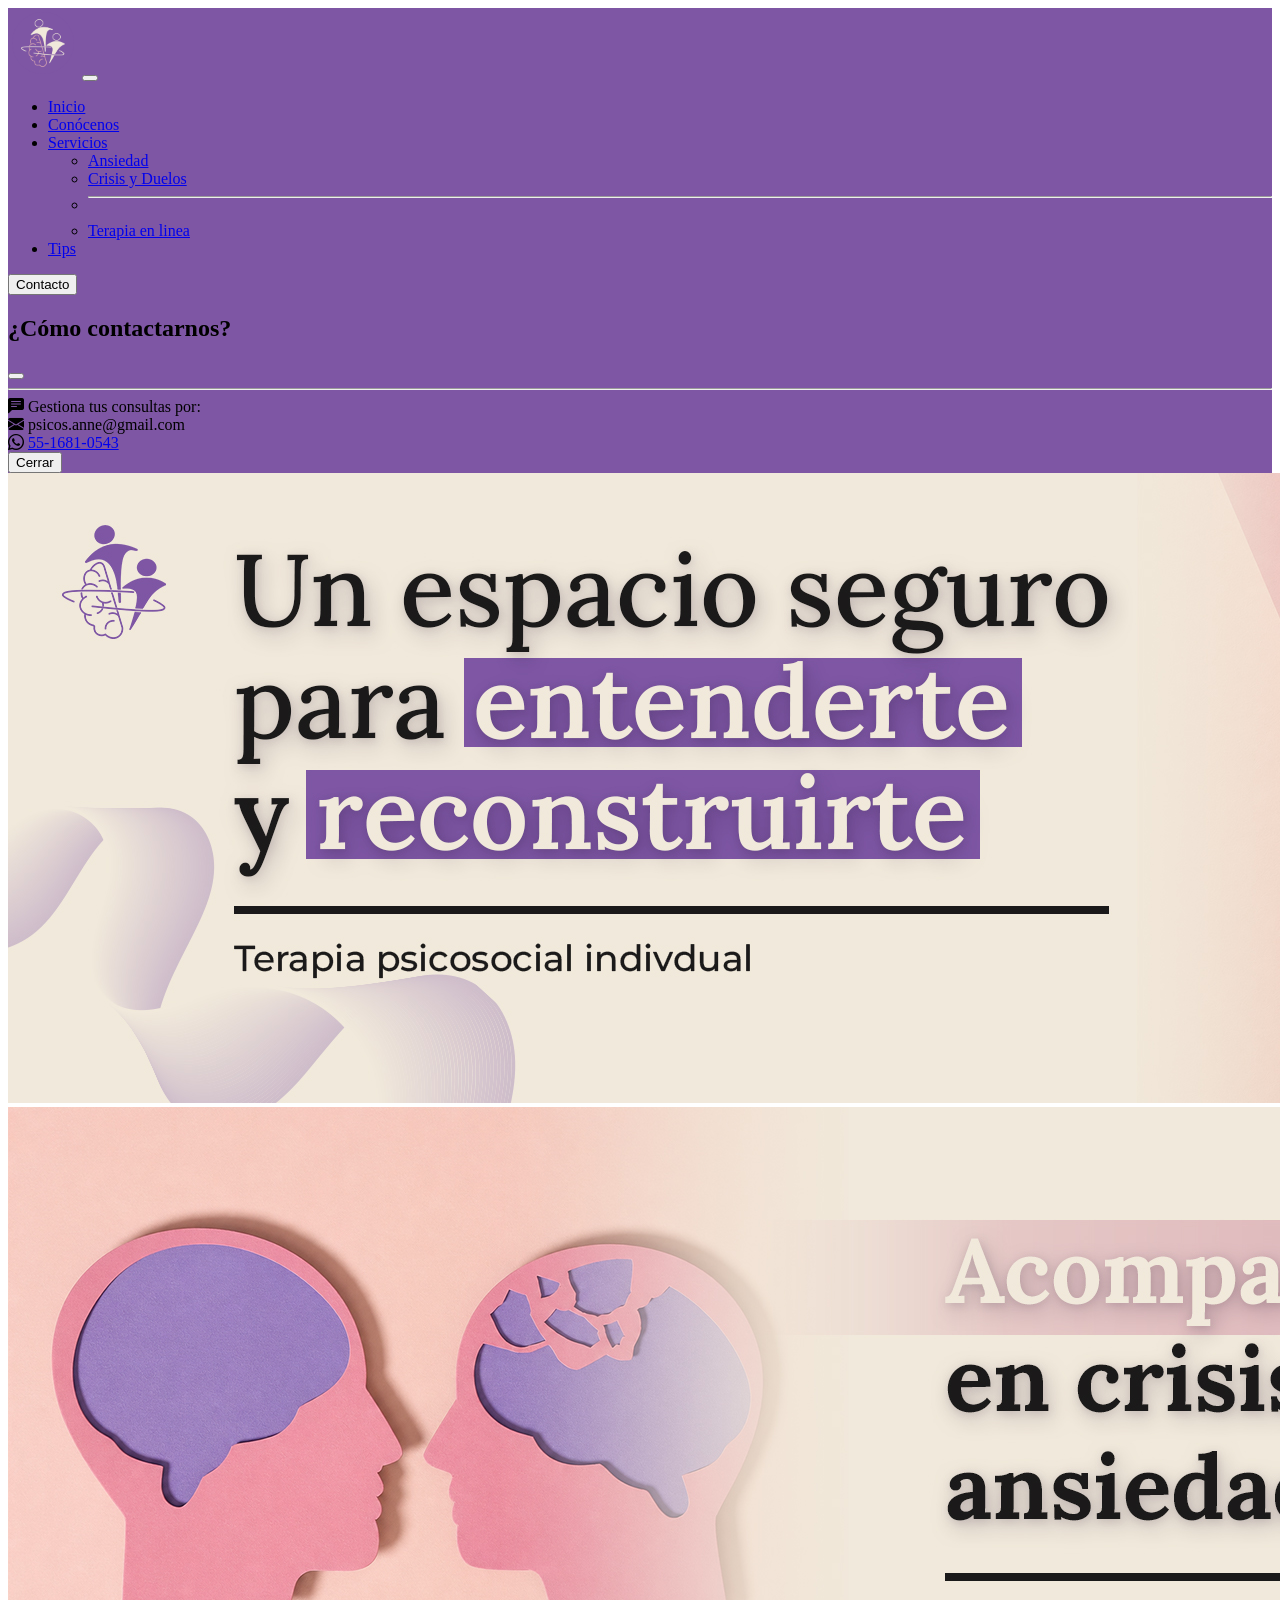
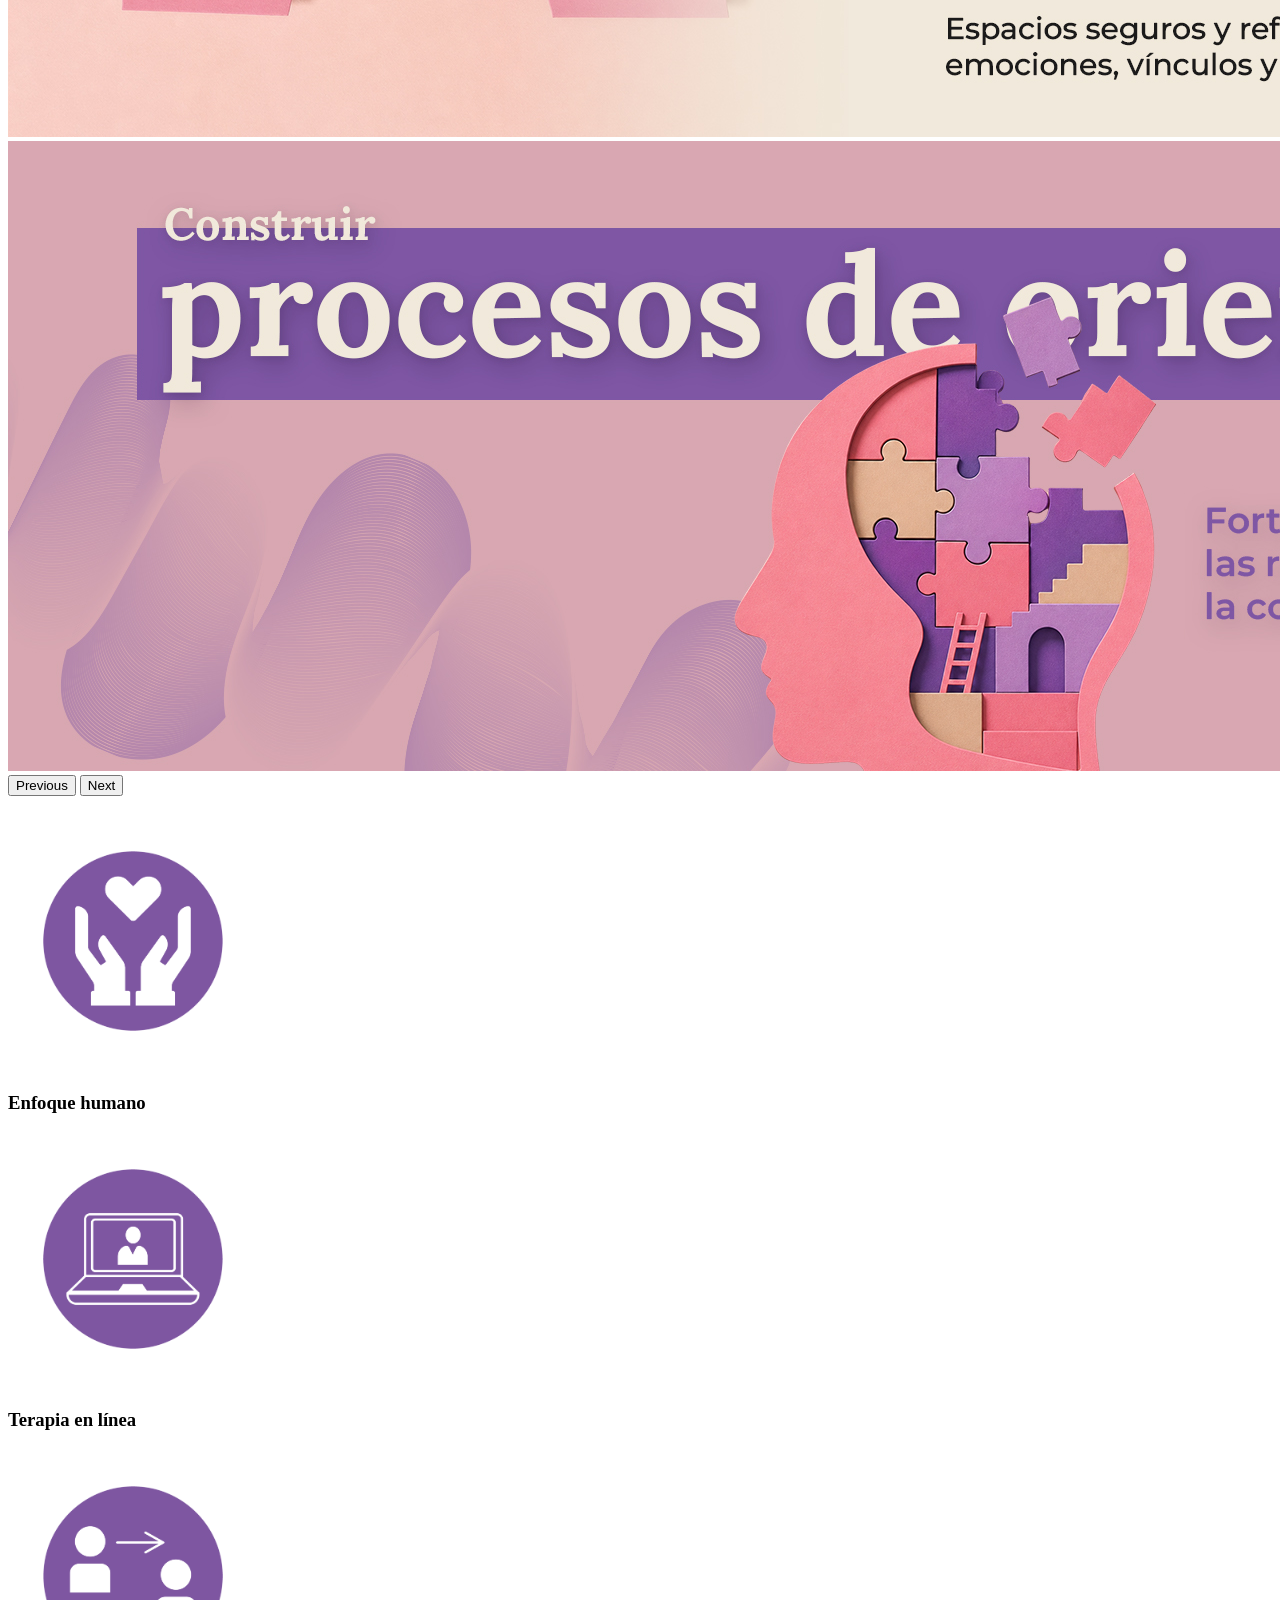
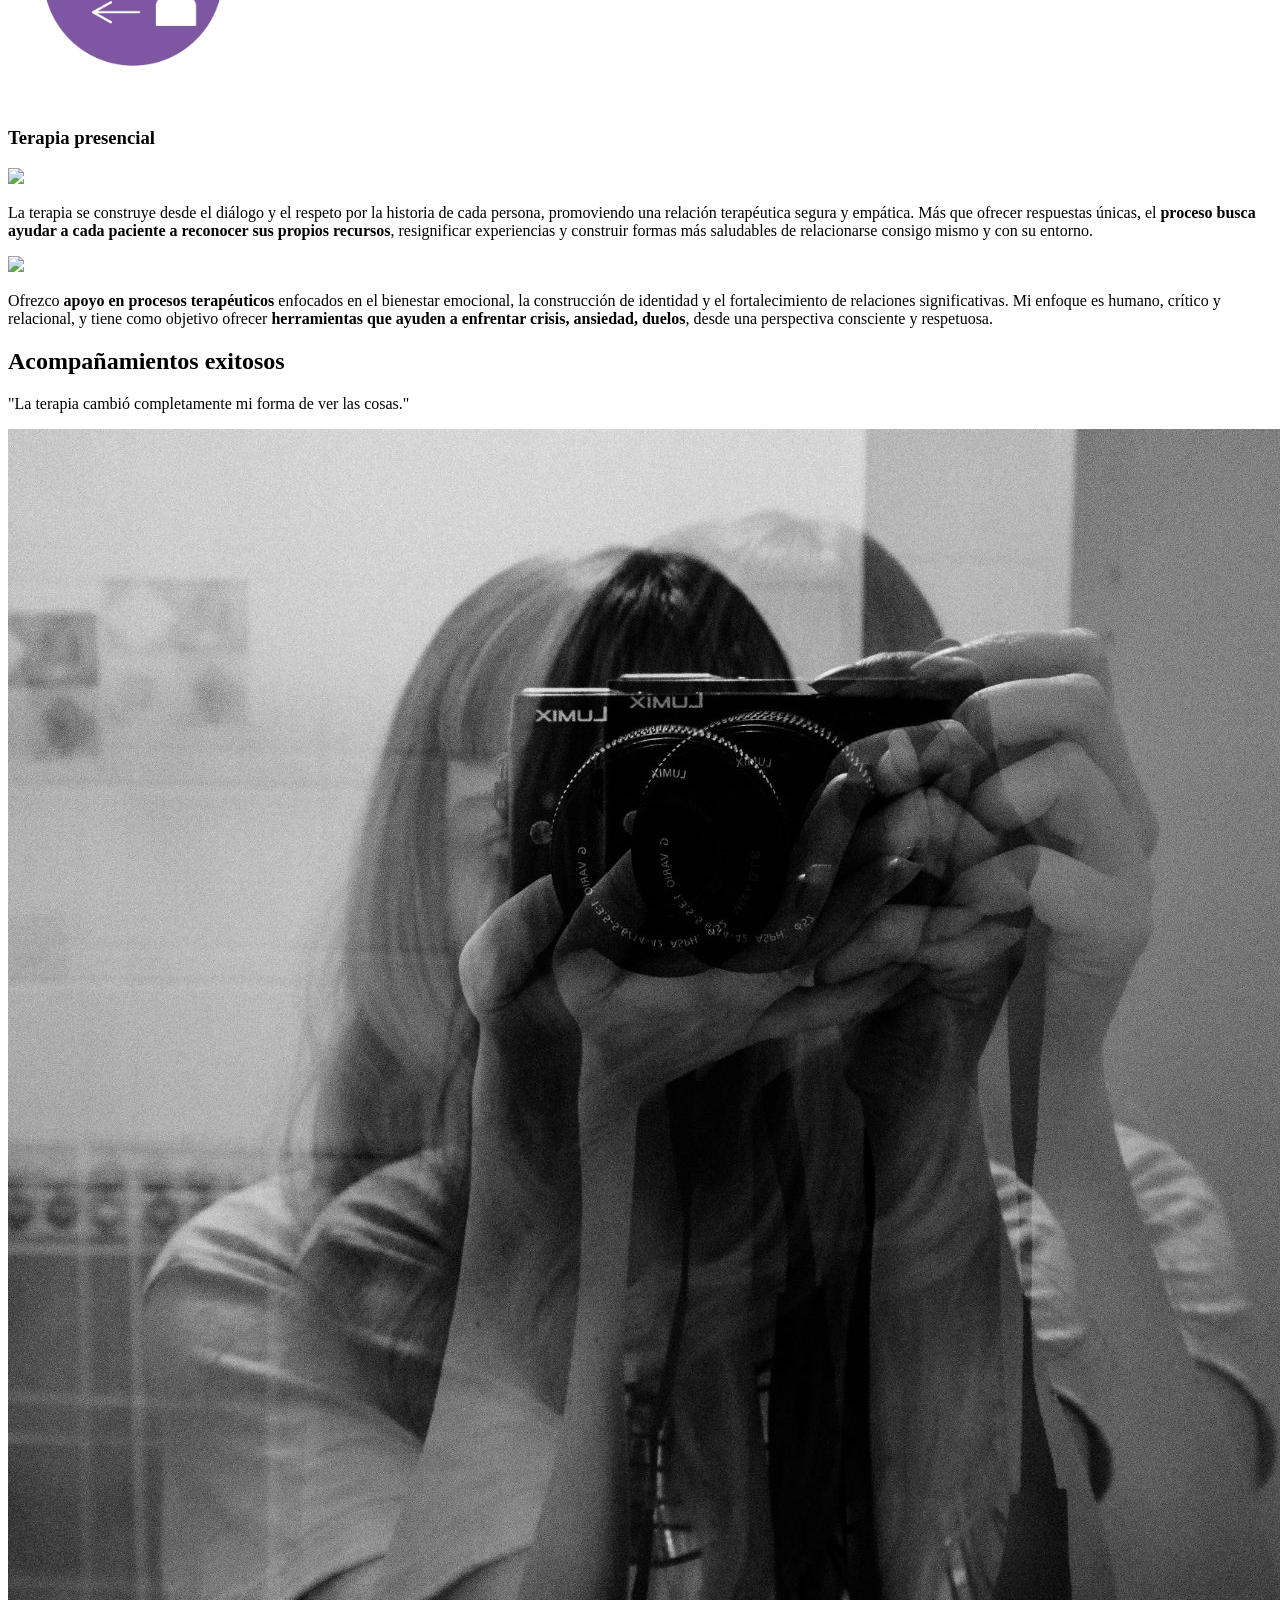
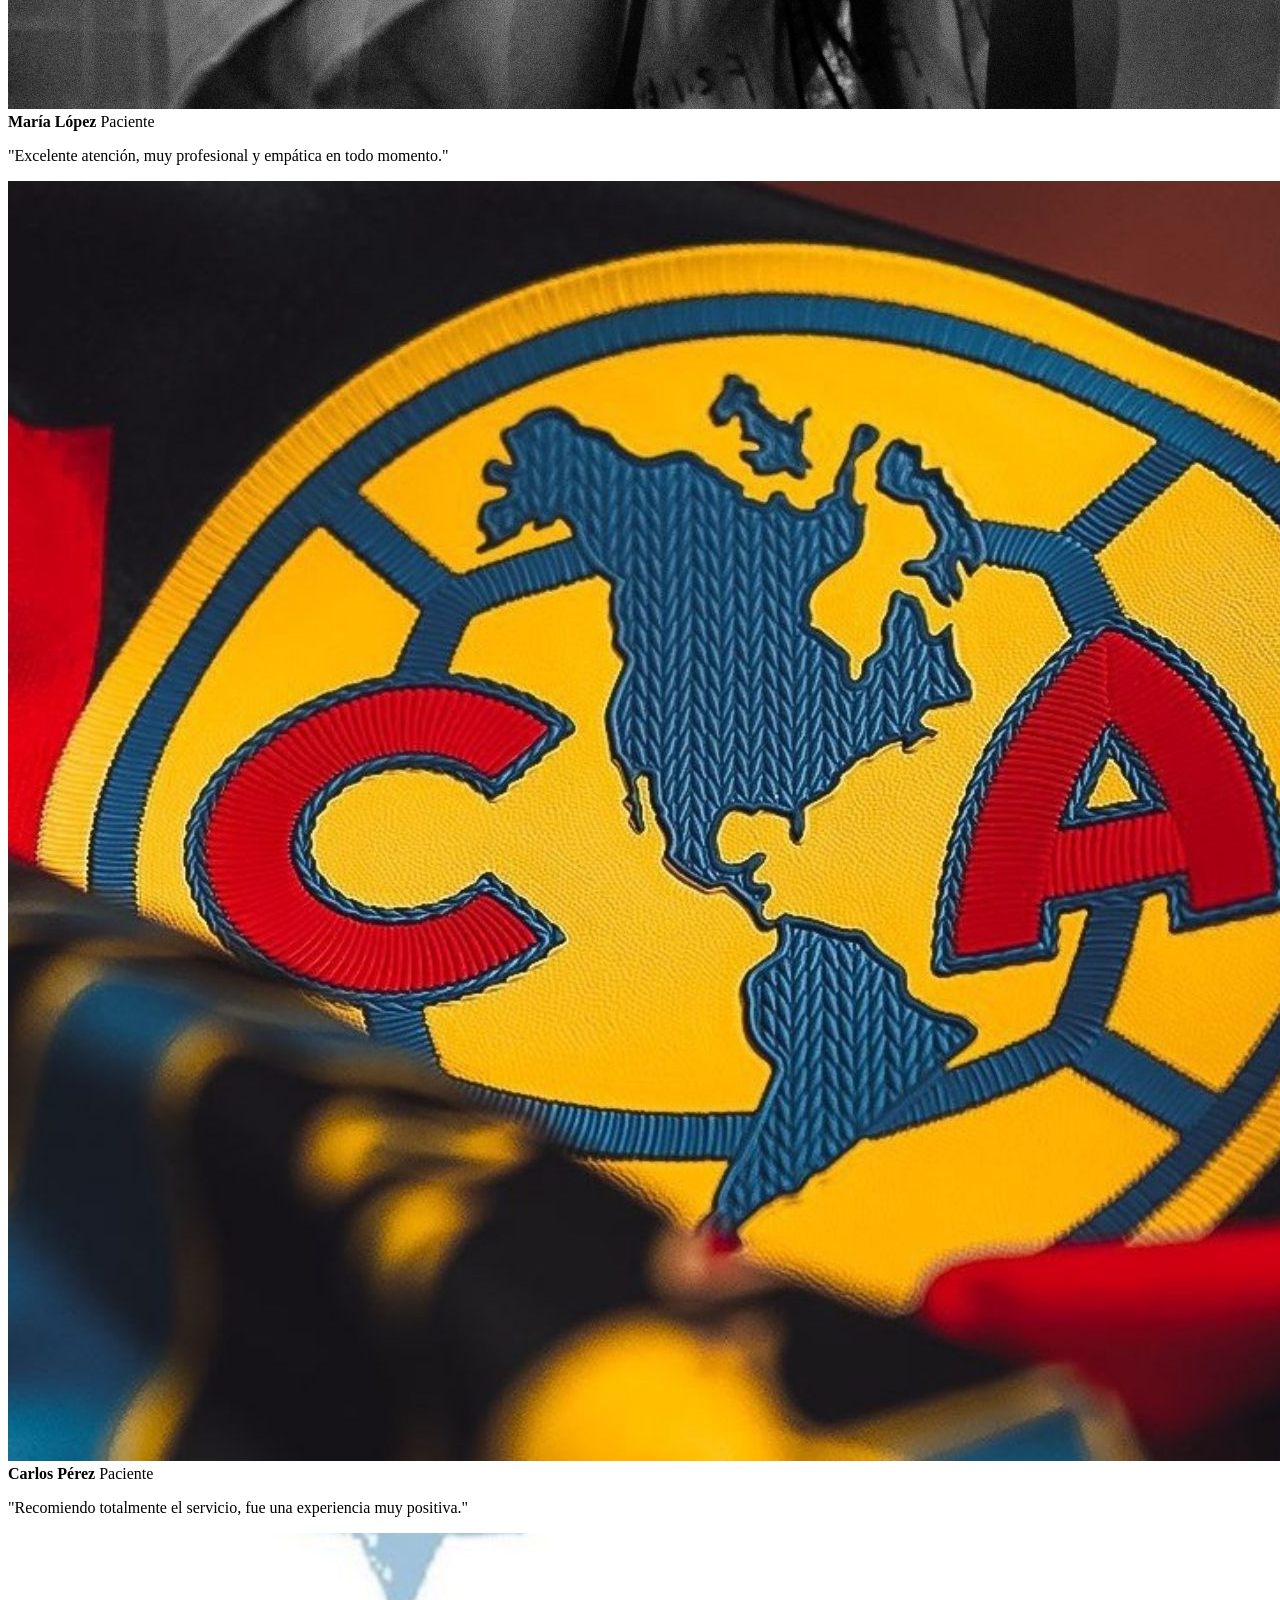
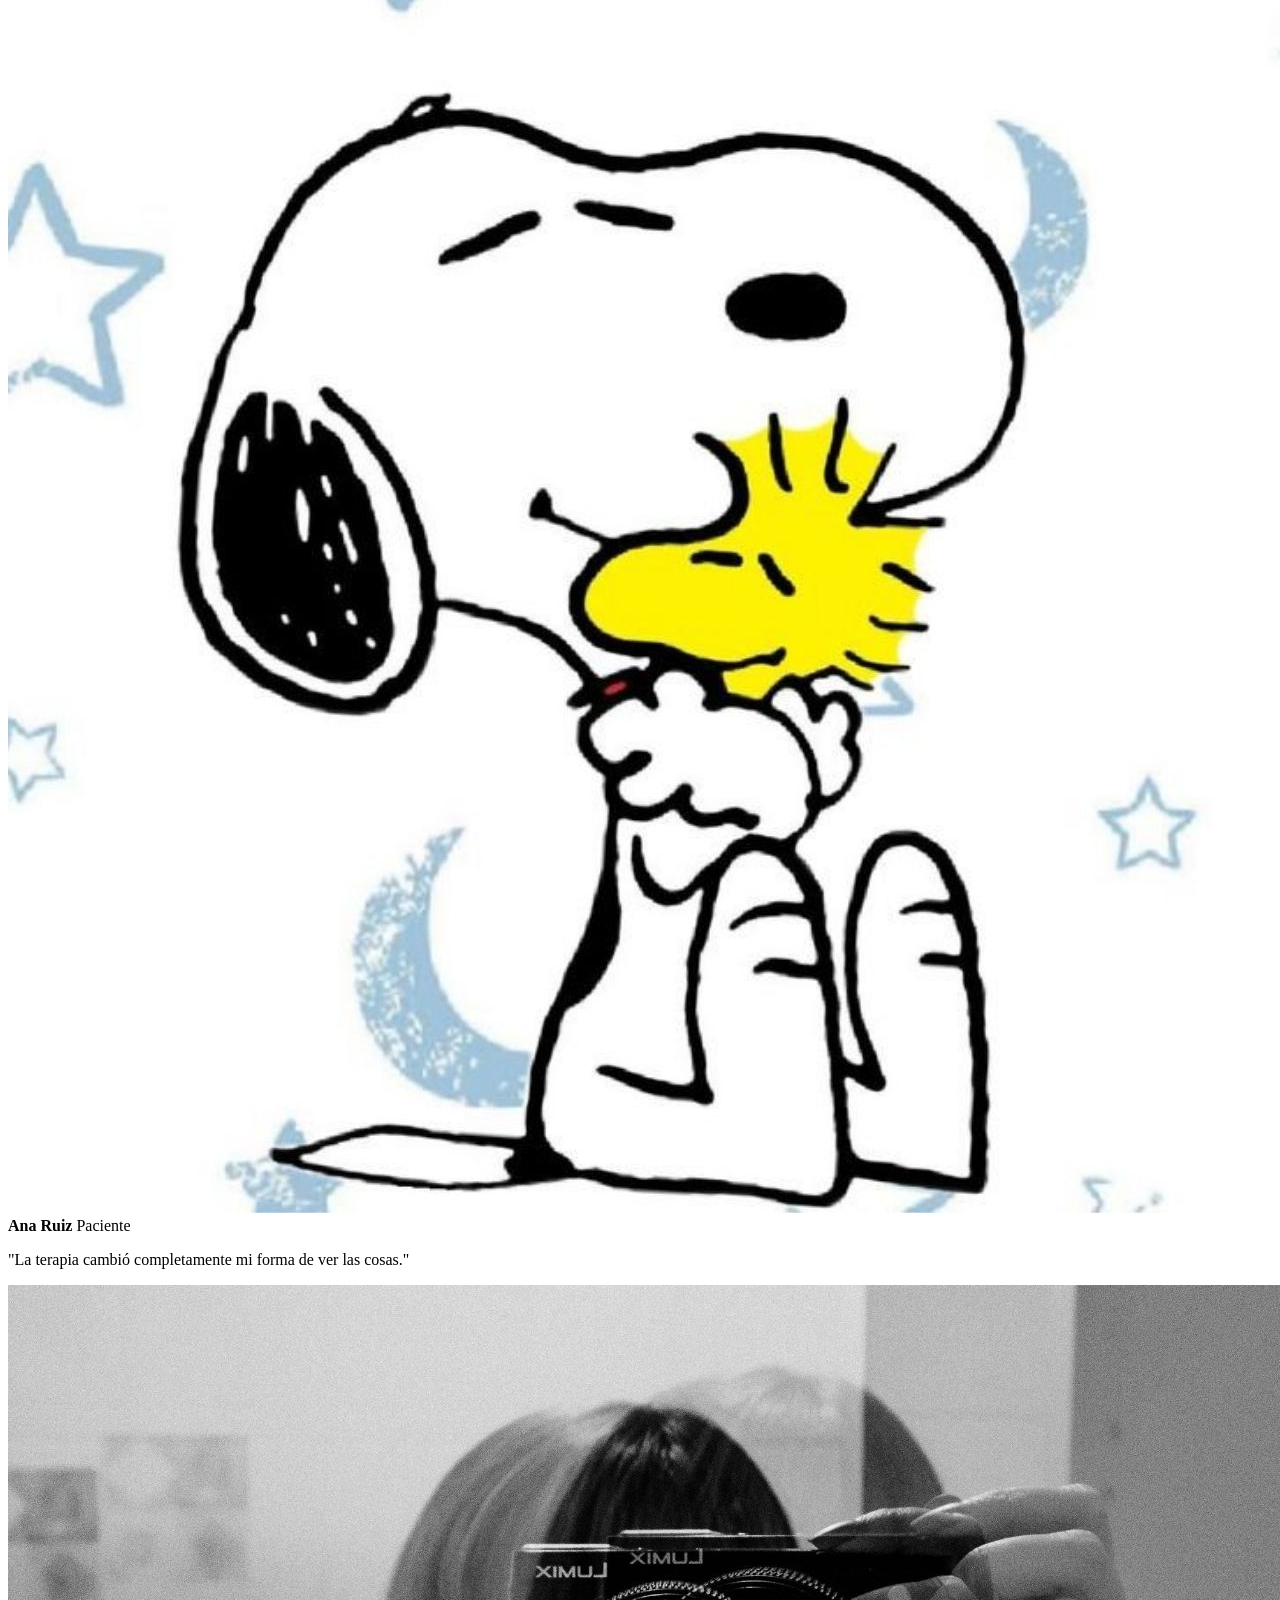
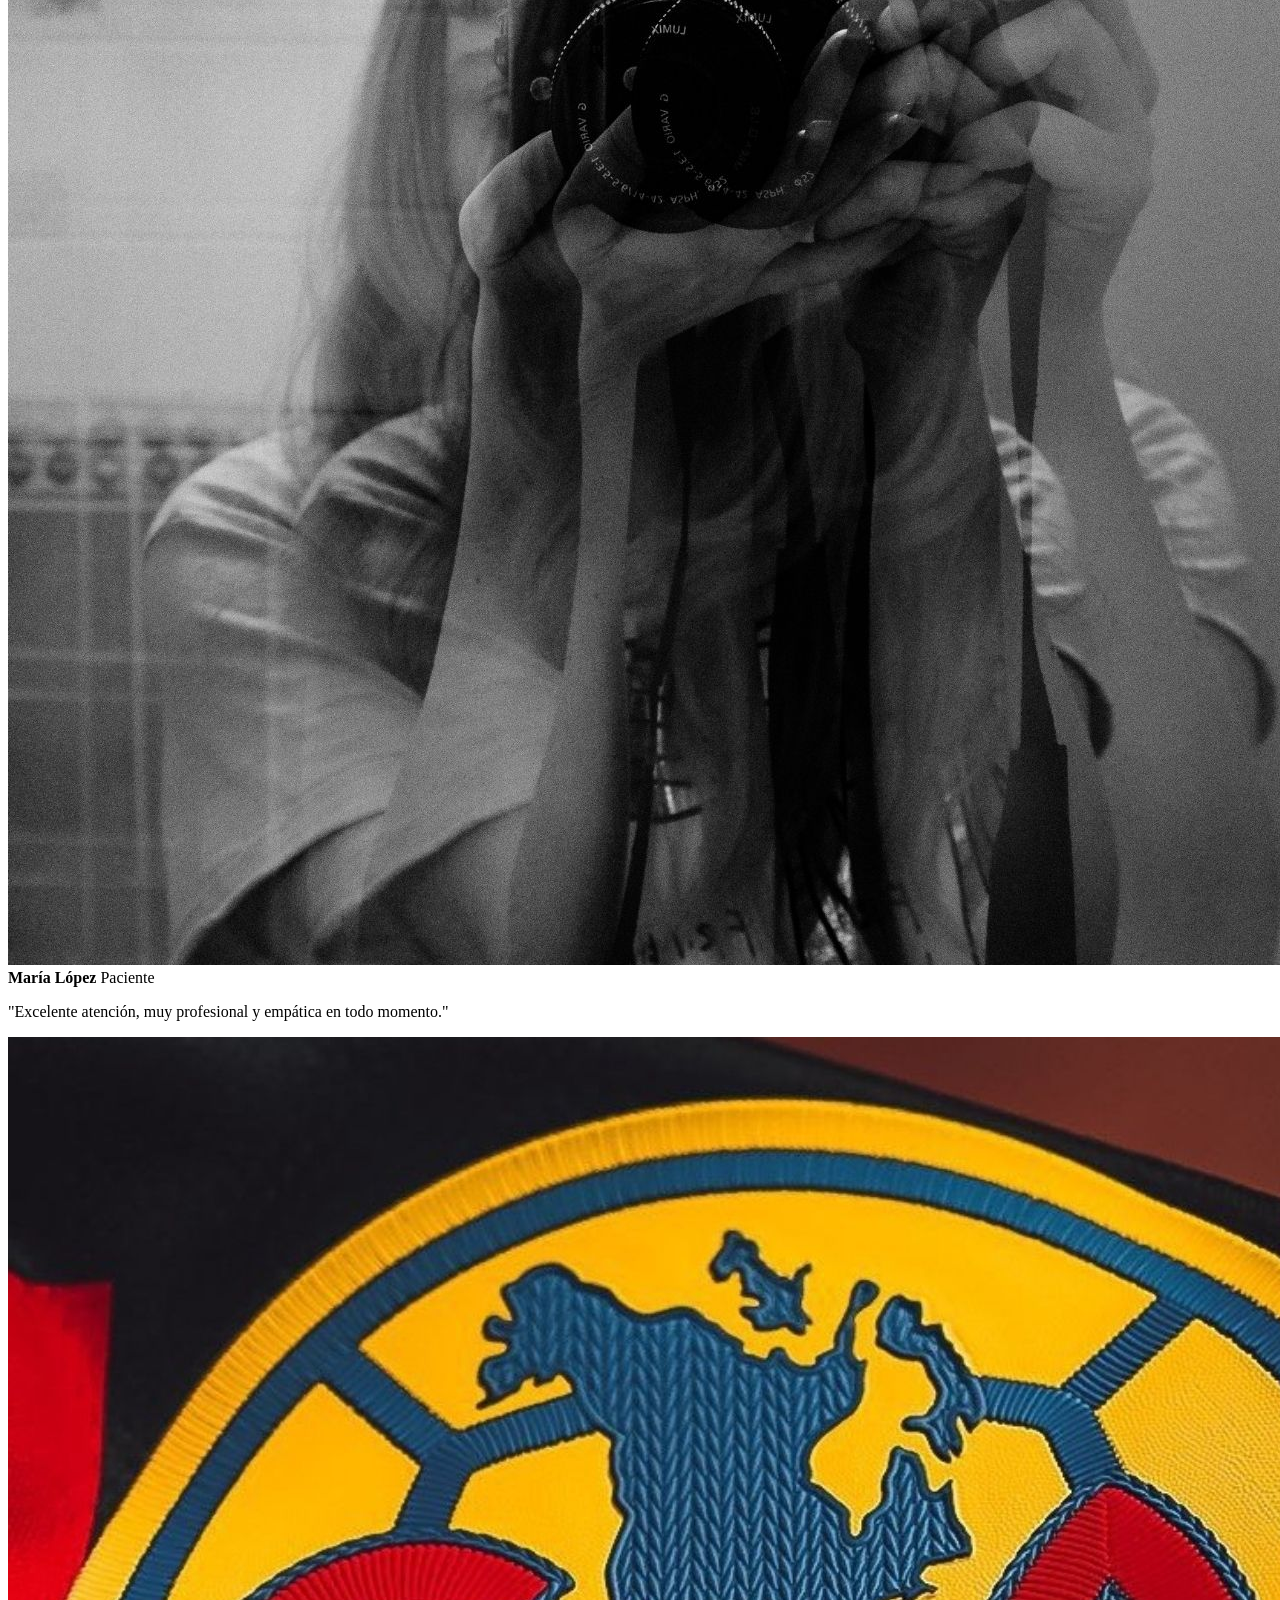
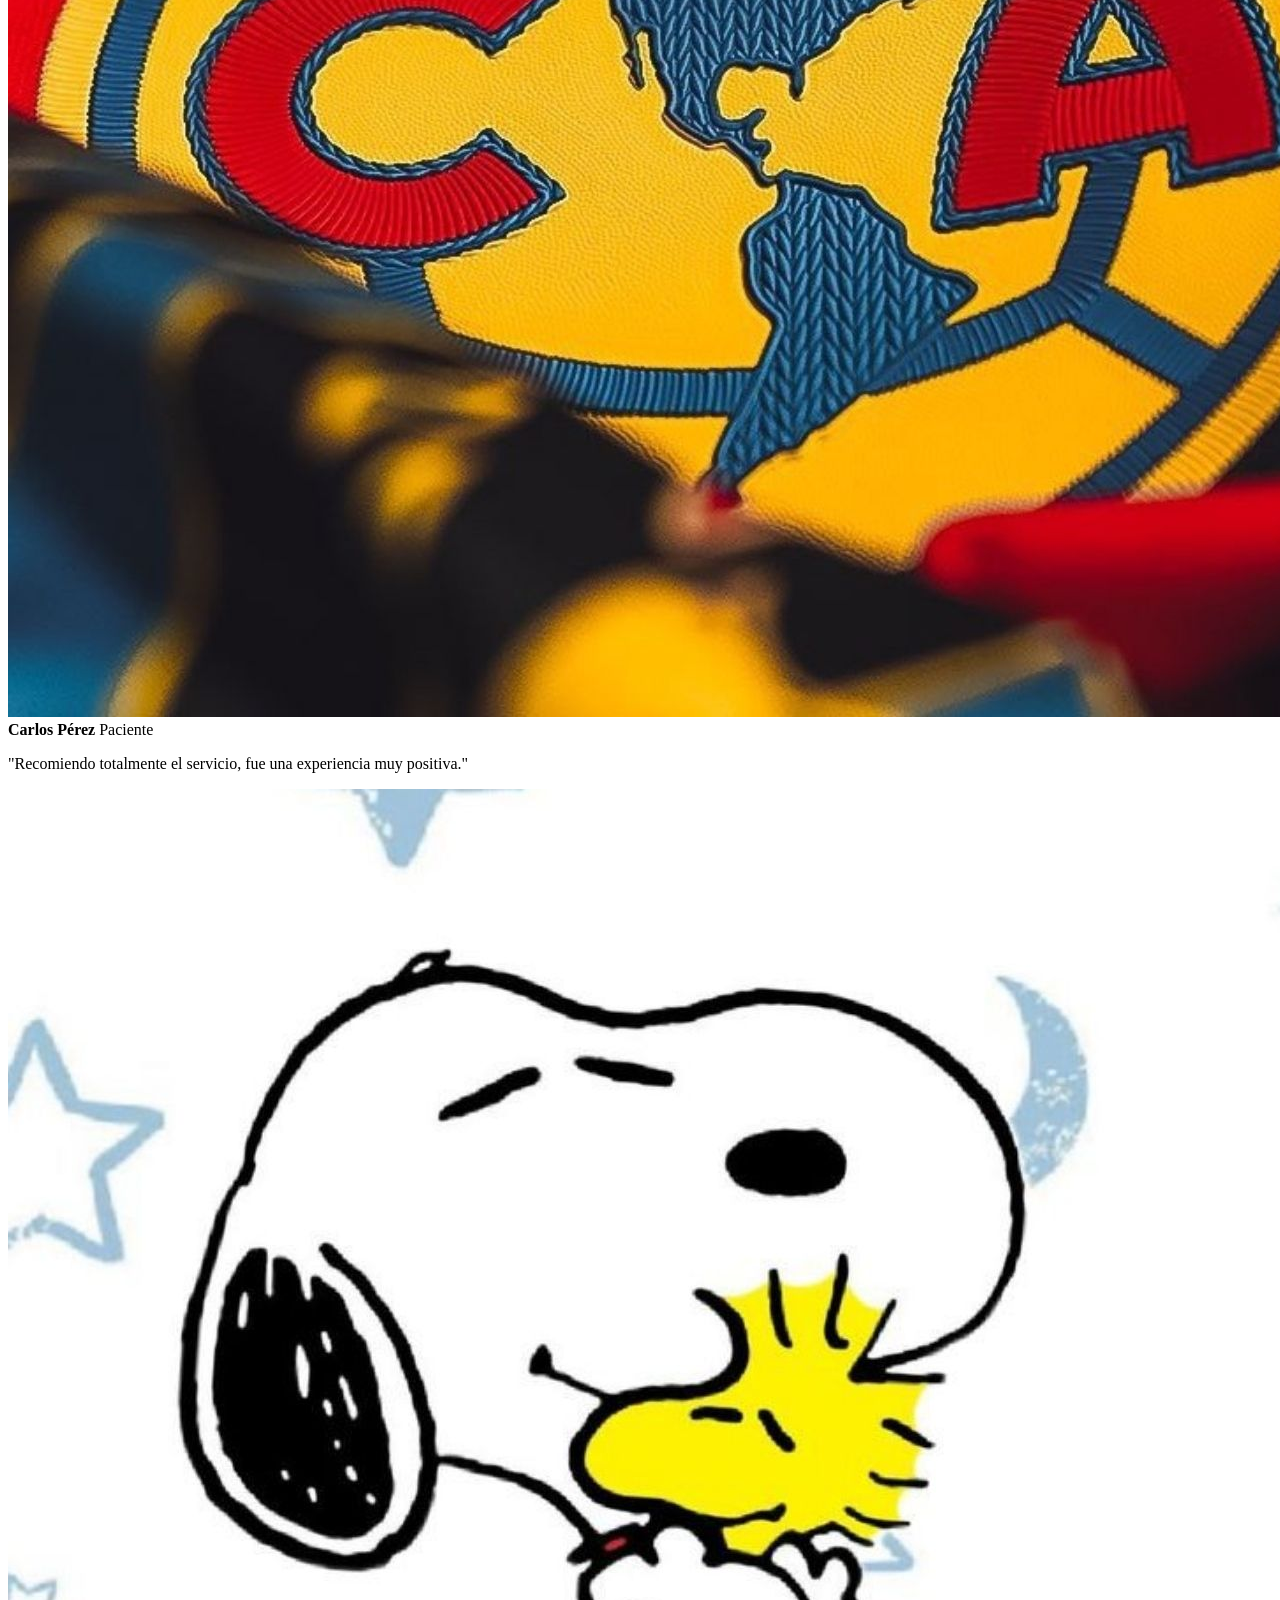
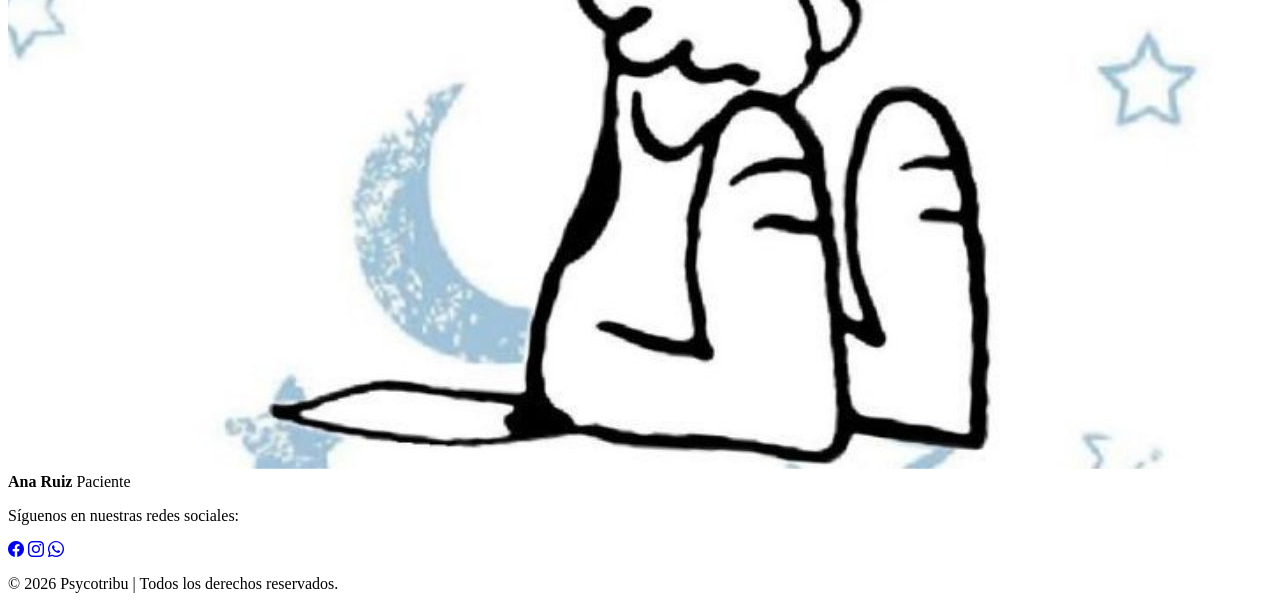
==== index.html @ 4de87554 "Add files via upload" ====
<!DOCTYPE html>
<html lang="en">
<head>
    <meta charset="UTF-8">
    <meta name="viewport" content="width=device-width, initial-scale=1.0">
    <title>Psycotribu</title>
    <link rel="stylesheet" href="CSS/bootstrap.min.css">
    <link href="https://cdn.jsdelivr.net/npm/bootstrap-icons@1.11.3/font/bootstrap-icons.css" rel="stylesheet">
    <script src="JS/bootstrap.min.js"></script>

<!-- MI CSS -->
  <link rel="stylesheet" href="CSS/styles.css">


</head>
<body>

<!--MENU DE NAVEGACION-->
    <nav class="navbar navbar-expand-lg montserrat-bold " style= "background-color: #7e56a4";>
        <div class="container-fluid">
          <a class="navbar-brand" href="index.html"> <img src="IMG/LOGOTIPO_PSYCOTRIBU.png" alt="Bootstrap" width="70" height="70"></a>
          <button class="navbar-toggler" type="button" data-bs-toggle="collapse" data-bs-target="#navbarSupportedContent" aria-controls="navbarSupportedContent" aria-expanded="false" aria-label="Toggle navigation">
            <span class="navbar-toggler-icon"></span>
          </button>
          <div class="collapse navbar-collapse" id="navbarSupportedContent">
            <ul class="navbar-nav me-auto mb-2 mb-lg-0">
              <li class="nav-item">
                <a class="nav-link active" aria-current="page" href="index.html">Inicio</a>
              </li>
              <li class="nav-item">
                <a class="nav-link" href="conocenos.html">Conócenos</a>
              </li>
              <li class="nav-item dropdown">
                <a class="nav-link dropdown-toggle" href="#" role="button" data-bs-toggle="dropdown" aria-expanded="false">
                  Servicios
                </a>
                <ul class="dropdown-menu">
                  <li><a class="dropdown-item" href="servicios.html">Ansiedad</a></li>
                  <li><a class="dropdown-item" href="servicios.html">Crisis y Duelos</a></li>
                  <li><hr class="dropdown-divider"></li>
                  <li><a class="dropdown-item" href="servicios.html#terapia-online">Terapia en linea</a></li>
                </ul>
              </li>
              <li class="nav-item">
                <a class="nav-link active" href="tips.html">Tips</a>
              </li>
            </ul>


<!-- Button trigger modal -->
  <button type="button" class="btn btn-outline-light" data-bs-toggle="modal" data-bs-target="#exampleModal">Contacto
  
  </button>

<!-- Modal -->
<div class="modal fade" id="exampleModal" tabindex="-1" aria-labelledby="exampleModalLabel" aria-hidden="true">
  <div class="modal-dialog modal-dialog-centered"> <div class="modal-content contenedor-modal-contacto">
      
      <div class="modal-header border-0 pb-0">
        <h1 class="modal-title fs-3 fuente-bold titulo-modal" id="exampleModalLabel">¿Cómo contactarnos?</h1>
        <button type="button" class="btn-close" data-bs-dismiss="modal" aria-label="Close"></button>
      </div>
      
      <hr class="linea-separadora">

      <div class="modal-body montserrat d-flex flex-column gap-3 pt-0">
        
        <div class="d-flex align-items-center gap-3 item-contacto">
          <i class="bi bi-chat-left-text-fill icono-contacto"></i>
          <span>Gestiona tus consultas por:</span>
        </div>

        <div class="d-flex align-items-center gap-3 item-contacto">
          <i class="bi bi-envelope-fill icono-contacto"></i>
          <a class="text-decoration-none texto-enlace">psicos.anne@gmail.com</a>
        </div>

        <div class="d-flex align-items-center gap-3 item-contacto">
          <i class="bi bi-whatsapp icono-contacto"></i>
          <a href="https://wa.me/525516810543?text=Hola%20Anne,%20tengo%20dudas%20sobre%20mi%20acompañamiento" target="_blank" class="text-decoration-none texto-enlace">55-1681-0543</a>
        </div>

      </div>
      
      <div class="modal-footer border-0 pt-0">
        <button type="button" class="btn btn-danger btn-cerrar-modal montserrat" data-bs-dismiss="modal">Cerrar</button>
      </div>

    </div>
  </div>
</div>

          </div>
        </div>
      </nav>

<!--BANNERS-->

      <div id="carouselExampleFade" class="carousel slide carousel-fade" data-bs-ride="carousel">
        <div class="carousel-inner">
          <div class="carousel-item active">
            <img src="IMG/BANNER_INICIO 1.jpg" class="d-block w-100" alt="...">
          </div>
          <div class="carousel-item">
            <img src="IMG/BANNER_INICIO 2.jpg" width="1900px" class="d-block w-100" alt="...">
          </div>
          <div class="carousel-item">
            <img src="IMG/BANNER_INICIO 3.jpg" class="d-block w-100" alt="...">
          </div>
        </div>
        <button class="carousel-control-prev" type="button" data-bs-target="#carouselExampleFade" data-bs-slide="prev">
          <span class="carousel-control-prev-icon" aria-hidden="true"></span>
          <span class="visually-hidden">Previous</span>
        </button>
        <button class="carousel-control-next" type="button" data-bs-target="#carouselExampleFade" data-bs-slide="next">
          <span class="carousel-control-next-icon" aria-hidden="true"></span>
          <span class="visually-hidden">Next</span>
        </button>
      </div>
      

<!--Cuerpo de pagina-->

<section class="seccion-iconos">
 <div class="row">
    <div class="col-12 col-md-6 col-lg-4 text-center mb-4"> 
      <h2 class="text-center"><img src="IMG/ICONO 4.png" width="250px"></h2>
      <h3 class="mt-3 fuente-bold">Enfoque humano</h3>

</div>


<div class="col-12 col-md-6 col-lg-4 text-center mb-4">
  <h2 class="text-center"><img src="IMG/ICONO 5.png" width="250px"></h2>
  <h3 class="mt-3 fuente-bold">Terapia en línea</h3>
   
</div>


<div class="col-12 col-md-6 col-lg-4 text-center mb-4">
  <h2 class="text-center"><img src="IMG/ICONO 6.png" width="250px"></h2>
  <h3 class="mt-3 fuente-bold">Terapia presencial</h3>
  
</div>


      </div>
        </div>

</section>

<!--CAJA DE TEXTO-->

<section class="seccion-info-rosa">
<div class="container">
  <div class="row align-items-center info-block">

    <!--IMAGEN-->
    <div class="col-12 col-md-6 text-center">
      <img src="IMG/prueba1.jpg" class="info-img">
    </div>

    <!--TEXTO-->
      <div class="col-12 col-md-6 montserrat">
        <div class="text-box">
          <p>
          La terapia se construye desde el diálogo y el respeto por
          la historia de cada persona, promoviendo una relación
          terapéutica segura y empática. Más que ofrecer
          respuestas únicas, el <strong>proceso busca ayudar a cada
          paciente a reconocer sus propios recursos</strong>, resignificar
          experiencias y construir formas más saludables de
          relacionarse consigo mismo y con su entorno.
          </p>
        </div>
        
      </div>



  <div class="row align-items-center info-block reverse row">

    <!--IMAGEN-->
    <div class="col-12 col-md-6 text-center">
        <img src="IMG/prueba2.jpg" class="info-img">
    </div>
    
    <!--TEXTO-->
      <div class="col-12 col-md-6 montserrat">
        <div class="text-box">
          <p>
          Ofrezco <strong>apoyo en procesos terapéuticos</strong> enfocados en
          el bienestar emocional, la construcción de identidad y
          el fortalecimiento de relaciones significativas.

          Mi enfoque es humano, crítico y relacional, y tiene
          como objetivo ofrecer <strong>herramientas que ayuden a
          enfrentar crisis, ansiedad, duelos</strong>, desde una perspectiva
          consciente y respetuosa.

          </p>
        </div>
        
      </div>

  </div>

</section>

</div>


<!-- ===== TESTIMONIOS ===== -->
<section class="testimonials">
  <h2 class="testimonials-title montserrat-bold">Acompañamientos exitosos</h2>

  <div class="carousel">
    <div class="carousel-track">

      <!-- CARD 1 -->
      <div class="testimonial-card montserrat">
        <p>"La terapia cambió completamente mi forma de ver las cosas."</p>
        <div class="user montserrat-bold">
          <img src="IMG/MARIA.jpg" alt="Paciente" class="user-photo">

        <div class="user-info"> 
          <strong>María López</strong>
          <span>Paciente</span>
        </div>  
      </div>
      </div>

      <!-- CARD 2 -->
      <div class="testimonial-card montserrat">
        <p>"Excelente atención, muy profesional y empática en todo momento."</p>
        <div class="user montserrat-bold">
        <img src="IMG/CARLOS.jpg" alt="Paciente" class="user-photo">

        <div class="user-info"> 
          <strong>Carlos Pérez</strong>
          <span>Paciente</span>
        </div>
      </div>
      </div>

      <!-- CARD 3 -->
      <div class="testimonial-card montserrat">
        <p>"Recomiendo totalmente el servicio, fue una experiencia muy positiva."</p>
        <div class="user montserrat-bold">
          <img src="IMG/ANA.jpg" alt="Paciente" class="user-photo">

        <div class="user-info"> 
          <strong>Ana Ruiz</strong>
          <span>Paciente</span>
          </div>
      </div>
      </div>

      <!-- EFECTO INFINITO -->
      <div class="testimonial-card montserrat">
        <p>"La terapia cambió completamente mi forma de ver las cosas."</p>
        <div class="user montserrat-bold">
          <img src="IMG/MARIA.jpg" alt="Paciente" class="user-photo">

        <div class="user-info">  
          <strong>María López</strong>
          <span>Paciente</span>
          </div>
      </div>
      </div>

      <div class="testimonial-card montserrat">
        <p>"Excelente atención, muy profesional y empática en todo momento."</p>
        <div class="user montserrat-bold">
          <img src="IMG/CARLOS.jpg" alt="Paciente" class="user-photo">

        <div class="user-info"> 
          <strong>Carlos Pérez</strong>
          <span>Paciente</span>
        </div>
      </div>
      </div>

      <div class="testimonial-card montserrat">
        <p>"Recomiendo totalmente el servicio, fue una experiencia muy positiva."</p>
        <div class="user montserrat-bold">
        <img src="IMG/ANA.jpg" alt="Paciente" class="user-photo">

        <div class="user-info">
          <strong>Ana Ruiz</strong>
          <span>Paciente</span>
        </div>
      </div>

    </div>
  </div>
</section>


<!-- Pie de pagina -->

<footer class="footer">
  <div class="container">
    <p>Síguenos en nuestras redes sociales:</p>

    <div class="social-icons">
      <a href="https://www.facebook.com/share/1H2RqMe9A8/?mibextid=wwXIfr"><i class="bi bi-facebook"></i></a>
      <a href="https://www.instagram.com/psycotribu?igsh=MWc0OXpiZW85b2NyZw=="><i class="bi bi-instagram"></i></a>
      <a href="https://wa.me/525516810543?text=Hola%20Anne,%20me%20gustaría%20iniciar%20mi%20acompañamiento"><i class="bi bi-whatsapp"></i></a>
    </div>

  <p class="mt-3 mb-0">&copy; 2026 Psycotribu | Todos los derechos reservados.</p>  

  </div>
</footer>


      <script src="JS/bootstrap.bundle.min.js"></script>
</body>
</html>
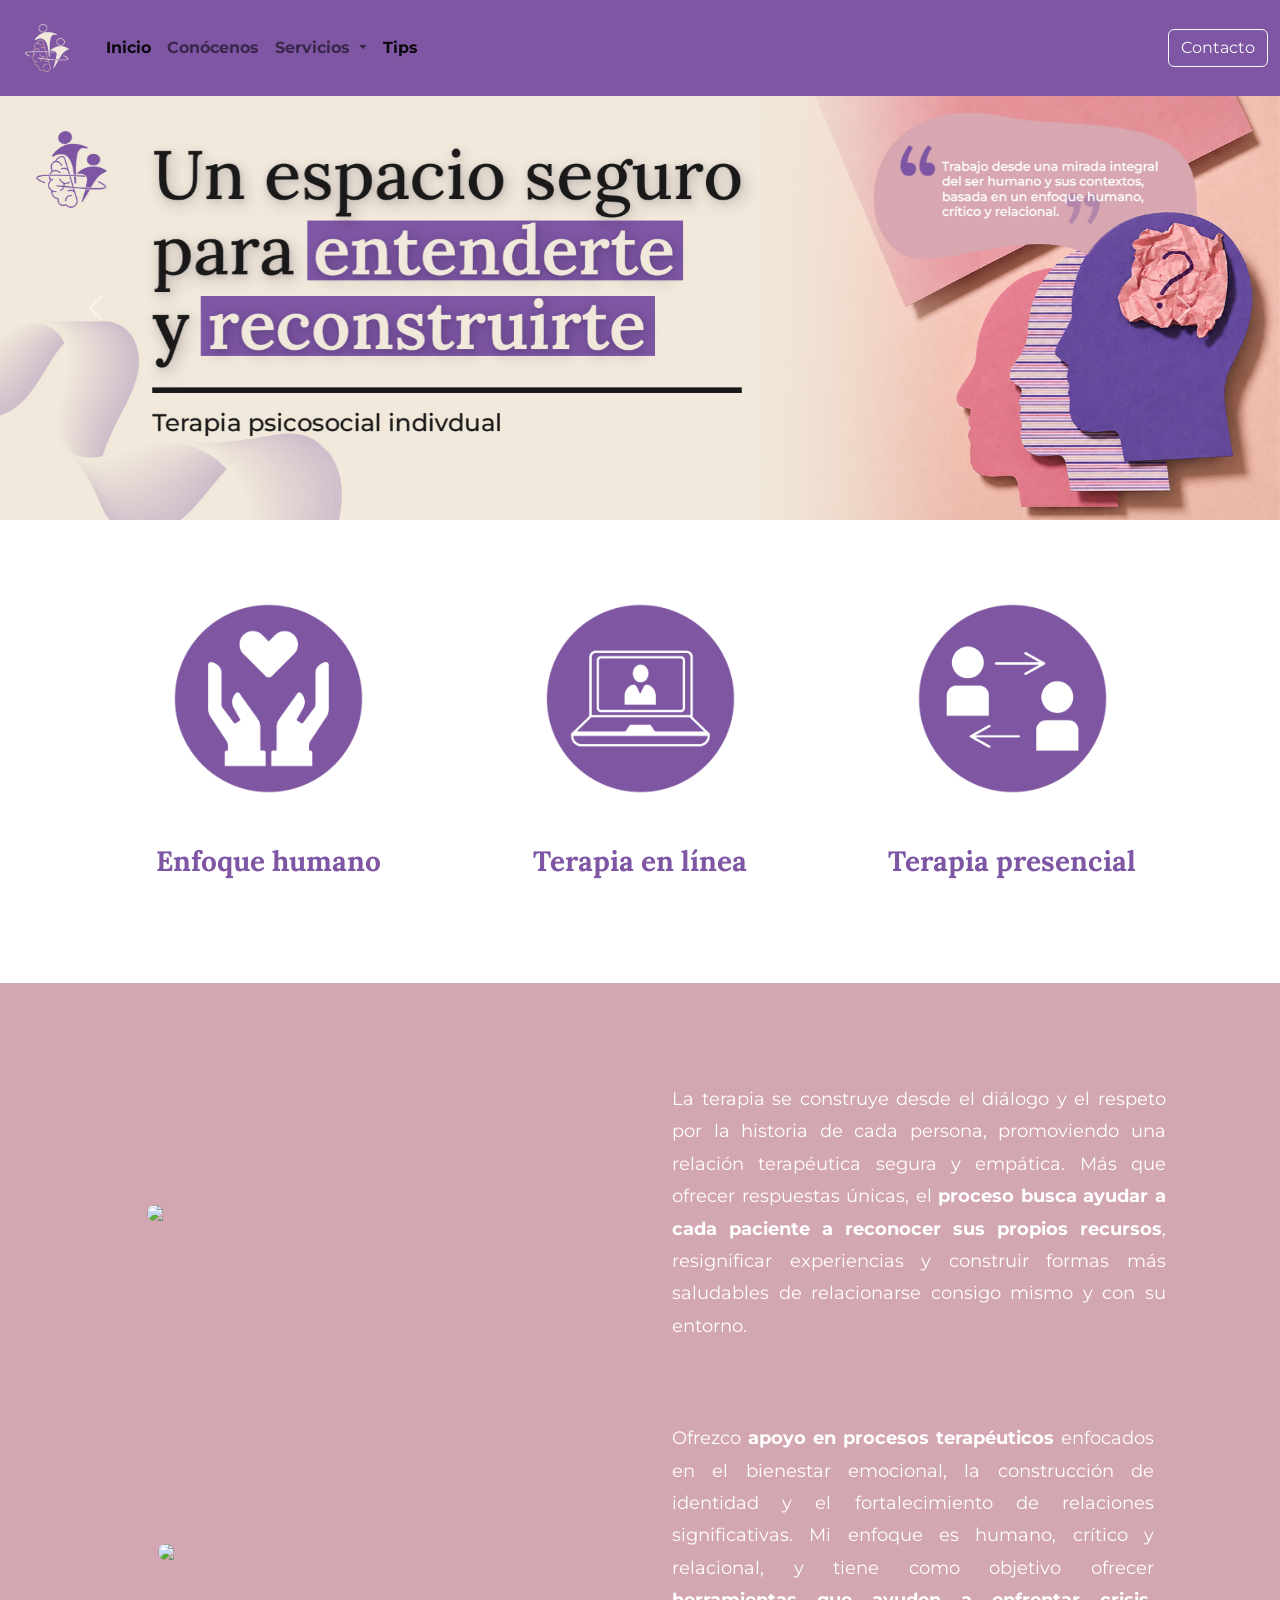
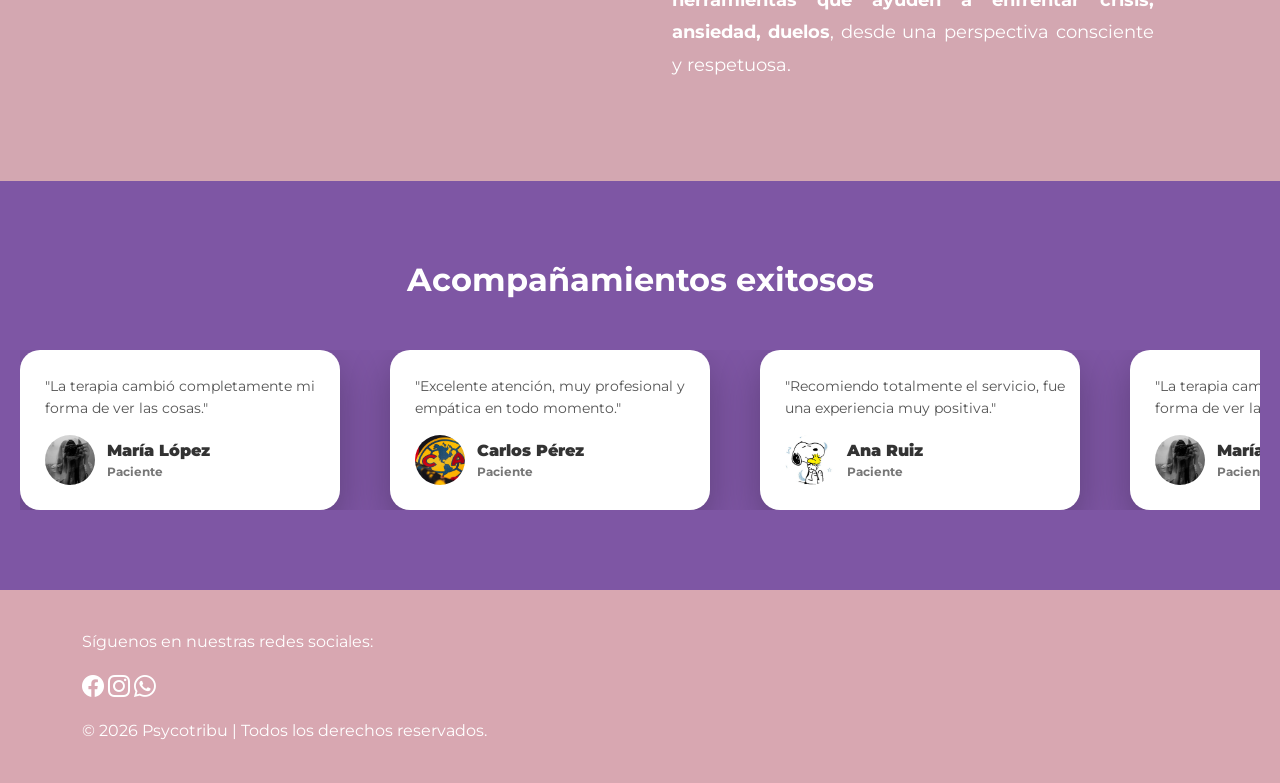
==== commit f89080a9: "Add files via upload" ====
--- a/index.html
+++ b/index.html
@@ -97,55 +97,48 @@
 <!--BANNERS-->
 
       <div id="carouselExampleFade" class="carousel slide carousel-fade" data-bs-ride="carousel">
-        <div class="carousel-inner">
-          <div class="carousel-item active">
-            <img src="IMG/BANNER_INICIO 1.jpg" class="d-block w-100" alt="...">
-          </div>
-          <div class="carousel-item">
-            <img src="IMG/BANNER_INICIO 2.jpg" width="1900px" class="d-block w-100" alt="...">
-          </div>
-          <div class="carousel-item">
-            <img src="IMG/BANNER_INICIO 3.jpg" class="d-block w-100" alt="...">
-          </div>
-        </div>
-        <button class="carousel-control-prev" type="button" data-bs-target="#carouselExampleFade" data-bs-slide="prev">
-          <span class="carousel-control-prev-icon" aria-hidden="true"></span>
-          <span class="visually-hidden">Previous</span>
-        </button>
-        <button class="carousel-control-next" type="button" data-bs-target="#carouselExampleFade" data-bs-slide="next">
-          <span class="carousel-control-next-icon" aria-hidden="true"></span>
-          <span class="visually-hidden">Next</span>
-        </button>
-      </div>
-      
-
-<!--Cuerpo de pagina-->
-
-<section class="seccion-iconos">
- <div class="row">
-    <div class="col-12 col-md-6 col-lg-4 text-center mb-4"> 
-      <h2 class="text-center"><img src="IMG/ICONO 4.png" width="250px"></h2>
-      <h3 class="mt-3 fuente-bold">Enfoque humano</h3>
-
+  <div class="carousel-inner">
+    <div class="carousel-item active">
+      <img src="IMG/BANNER_INICIO 1.jpg" class="d-block w-100" alt="Banner 1">
+    </div>
+    <div class="carousel-item">
+      <img src="IMG/BANNER_INICIO 2.jpg" class="d-block w-100" alt="Banner 2">
+    </div>
+    <div class="carousel-item">
+      <img src="IMG/BANNER_INICIO 3.jpg" class="d-block w-100" alt="Banner 3">
+    </div>
+  </div>
+  <button class="carousel-control-prev" type="button" data-bs-target="#carouselExampleFade" data-bs-slide="prev">
+    <span class="carousel-control-prev-icon" aria-hidden="true"></span>
+    <span class="visually-hidden">Previous</span>
+  </button>
+  <button class="carousel-control-next" type="button" data-bs-target="#carouselExampleFade" data-bs-slide="next">
+    <span class="carousel-control-next-icon" aria-hidden="true"></span>
+    <span class="visually-hidden">Next</span>
+  </button>
 </div>
-
-
-<div class="col-12 col-md-6 col-lg-4 text-center mb-4">
-  <h2 class="text-center"><img src="IMG/ICONO 5.png" width="250px"></h2>
-  <h3 class="mt-3 fuente-bold">Terapia en línea</h3>
-   
-</div>
-
-
-<div class="col-12 col-md-6 col-lg-4 text-center mb-4">
-  <h2 class="text-center"><img src="IMG/ICONO 6.png" width="250px"></h2>
-  <h3 class="mt-3 fuente-bold">Terapia presencial</h3>
-  
-</div>
-
-
-      </div>
-        </div>
+      
+
+<!--SECCION ICONOS-->
+
+<section class="seccion-iconos py-5"> <div class="container"> <div class="row justify-content-center">
+      
+      <div class="col-8 col-sm-6 col-lg-4 text-center mb-5"> 
+        <img src="IMG/ICONO 4.png" class="img-fluid w-75 mx-auto" alt="Enfoque humano">
+        <h3 class="mt-3 fuente-bold">Enfoque humano</h3>
+      </div>
+
+      <div class="col-8 col-sm-6 col-lg-4 text-center mb-5">
+        <img src="IMG/ICONO 5.png" class="img-fluid w-75 mx-auto" alt="Terapia en línea">
+        <h3 class="mt-3 fuente-bold">Terapia en línea</h3>
+      </div>
+
+      <div class="col-8 col-sm-6 col-lg-4 text-center mb-5">
+        <img src="IMG/ICONO 6.png" class="img-fluid w-75 mx-auto" alt="Terapia presencial">
+        <h3 class="mt-3 fuente-bold">Terapia presencial</h3>
+      </div>
+
+    </div> </div> 
 
 </section>
 
--- a/CSS/styles.css
+++ b/CSS/styles.css
@@ -0,0 +1,288 @@
+*{
+  margin: 0;
+  padding: 0;
+  box-sizing: border-box;
+}
+
+body{
+  overflow-x: hidden;
+}
+
+.row{
+  margin-left: 0;
+  margin-right: 0;
+}
+
+html {
+  scroll-behavior: smooth; 
+}
+
+
+/* Espacio entre secciones */
+section {
+    padding: 80px 0; 
+}
+
+.seccion-iconos {
+    background-color: #ffffff;
+}
+
+.seccion-info-rosa {
+    background-color: #D8A7B1;
+}
+
+
+/* ===== CAJA DE TEXTO ===== */
+.seccion-info-rosa{
+  background-color: #d3a7b1;
+  padding: 80px 0;
+  overflow: hidden;
+}
+
+.info-block{
+  gap: 40px 0;
+}
+
+.info-img{
+  width: 80%;
+  max-width: 500px;
+  border-radius: 20px;
+  display: block;
+  margin: 0 auto;
+}
+
+.text-box{
+  padding: 20px;
+  text-align: justify;
+}
+
+.text-box p{
+  font-size: 18px;
+  line-height: 1.8;
+  color: #ffffff;
+  margin: 0;
+}
+
+@media (min-width: 768px){
+  .reverse-row{
+    flex-direction: row-reverse;
+  }
+}
+
+
+
+/* ===== TESTIMONIOS ===== */
+.testimonials {
+  background-color: #7E56A4 ;
+  padding: 80px 20px;
+  overflow: hidden;
+}
+
+.testimonials-title {
+  text-align: center;
+  color: white;
+  font-size: 32px;
+  margin-bottom: 50px;
+  font-weight: 600;
+}
+
+/* CONTENEDOR */
+.carousel {
+  width: 100%;
+  overflow: hidden;
+  position: relative;
+}
+
+/* TRACK (animación) */
+.carousel-track {
+  display: flex;
+  gap: 50px;
+  width: max-content;
+  animation: scroll 20s linear infinite;
+}
+
+/* TARJETAS */
+.testimonial-card {
+  background: white;
+  border-radius: 20px;
+  padding: 25px;
+  min-width: 300px;
+  max-width: 320px;
+  box-shadow: 0 15px 40px rgba(0, 0, 0, 0.26);
+  transition: transform 0.3s ease;
+}
+
+/* HOVER */
+.testimonial-card:hover {
+  transform: translateY(-8px);
+}
+
+/* TEXTO */
+.testimonial-card p {
+  font-size: 14px;
+  color: #555;
+  line-height: 1.6;
+   min-width: 300px;
+}
+
+/* USUARIO */
+.user {
+  margin-top: 15px;
+  display: flex;
+  align-items: center; /* Alinea verticalmente la foto con el texto */
+  gap: 12px;
+}
+
+.user-photo {
+  width: 50px;          /* Ancho de la foto */
+  height: 50px;         /* Alto de la foto */
+  border-radius: 50px;  /* Foto circular */
+  object-fit: cover;
+}
+
+.user-info {
+  display: flex;
+  flex-direction: column; /* Nombre  ARRIBA y Paciente ABAJO */
+  align-items: flex-start; /* Alinea el texto a la izquierda */
+}
+
+.user-info strong {
+  display: inline-block;
+  color: #333;
+}
+
+.user-info span {
+  font-size: 12px;
+  color: #777;
+}
+
+/* ANIMACIÓN */
+@keyframes scroll {
+  0% {
+    transform: translateX(0);
+  }
+  100% {
+    transform: translateX(-50%);
+  }
+}
+
+
+/* ==== PIE DE PAGINA ====*/
+
+.footer {
+  background-color: #D8A7B1;
+  color: white;
+  padding: 40px 0;
+  font-family: 'MontserratVariable';
+}
+
+.footer a {
+  color: white;
+  font-size: 22px;
+  transition: all 0.3s ease;
+}
+
+.footer a:hover {
+  color: #0b93ee;
+}
+
+/* FUENTES */
+
+@font-face {
+  font-family: 'MyFont' ;
+  src: url('../FONTS/Lora-VariableFont_wght.ttf');
+  font-weight: 100 700;
+  font-style: normal;
+}
+
+.fuente {
+  color: #7E56A4;
+  font-family: MyFont;
+  font-weight: 400;
+}
+
+.fuente-bold {
+  font-family: 'MyFont';
+  font-weight: 700;
+  color: #7E56A4
+}
+
+@font-face {
+  font-family: 'MontserratVariable';
+  src: url('../FONTS/Montserrat-VariableFont_wght.ttf');
+  font-weight: 100 900;
+  font-style: normal;
+}
+
+.montserrat {
+  color: #ffffff;
+  font-family: 'MontserratVariable';
+  font-weight: 400
+}
+
+.montserrat-bold {
+  color: #ffffff;
+  font-family: 'MontserratVariable';
+  font-weight: 700;
+}
+
+
+
+/* --- PERSONALIZACION DEL MODAL --- */
+
+/* Contenedor general del modal */
+.contenedor-modal-contacto {
+  border-radius: 30px !important; 
+  padding: 20px;
+  border: none !important;
+}
+
+/* Título principal */
+.titulo-modal {
+  color: #492868; 
+} 
+
+/* Línea sutil debajo del título */
+.linea-separadora {
+  border: 0;
+  border-top: 1px solid #5f5f5f;
+  margin: 15px 20px;
+}
+
+/* Estilos de los renglones */
+.item-contacto {
+  color: #492868;
+  font-size: 1.3rem;
+}
+
+/* Los enlaces de correo y teléfono */
+.texto-enlace {
+  color: #492868;
+  transition: opacity 0.2s ease;
+}
+
+.texto-enlace:hover {
+  opacity: 0.8;
+}
+
+/* LOS ICONOS REDONDOS MORADOS */
+.icono-contacto {
+  color: #7e56a4; 
+  font-size: 1.7rem; /* Tamaño del icono */
+  display: inline-flex;
+  align-items: center;
+  justify-content: center;
+}
+
+/* BOTÓN CERRAR ROJO */
+.btn-cerrar-modal {
+  background-color: #ff3b30 !important;
+  border: none !important;
+  border-radius: 12px;
+  padding: 10px 25px;
+  font-size: 1rem;
+}
+
+.btn-cerrar-modal:hover {
+  background-color: #ce2c23 !important;
+}
